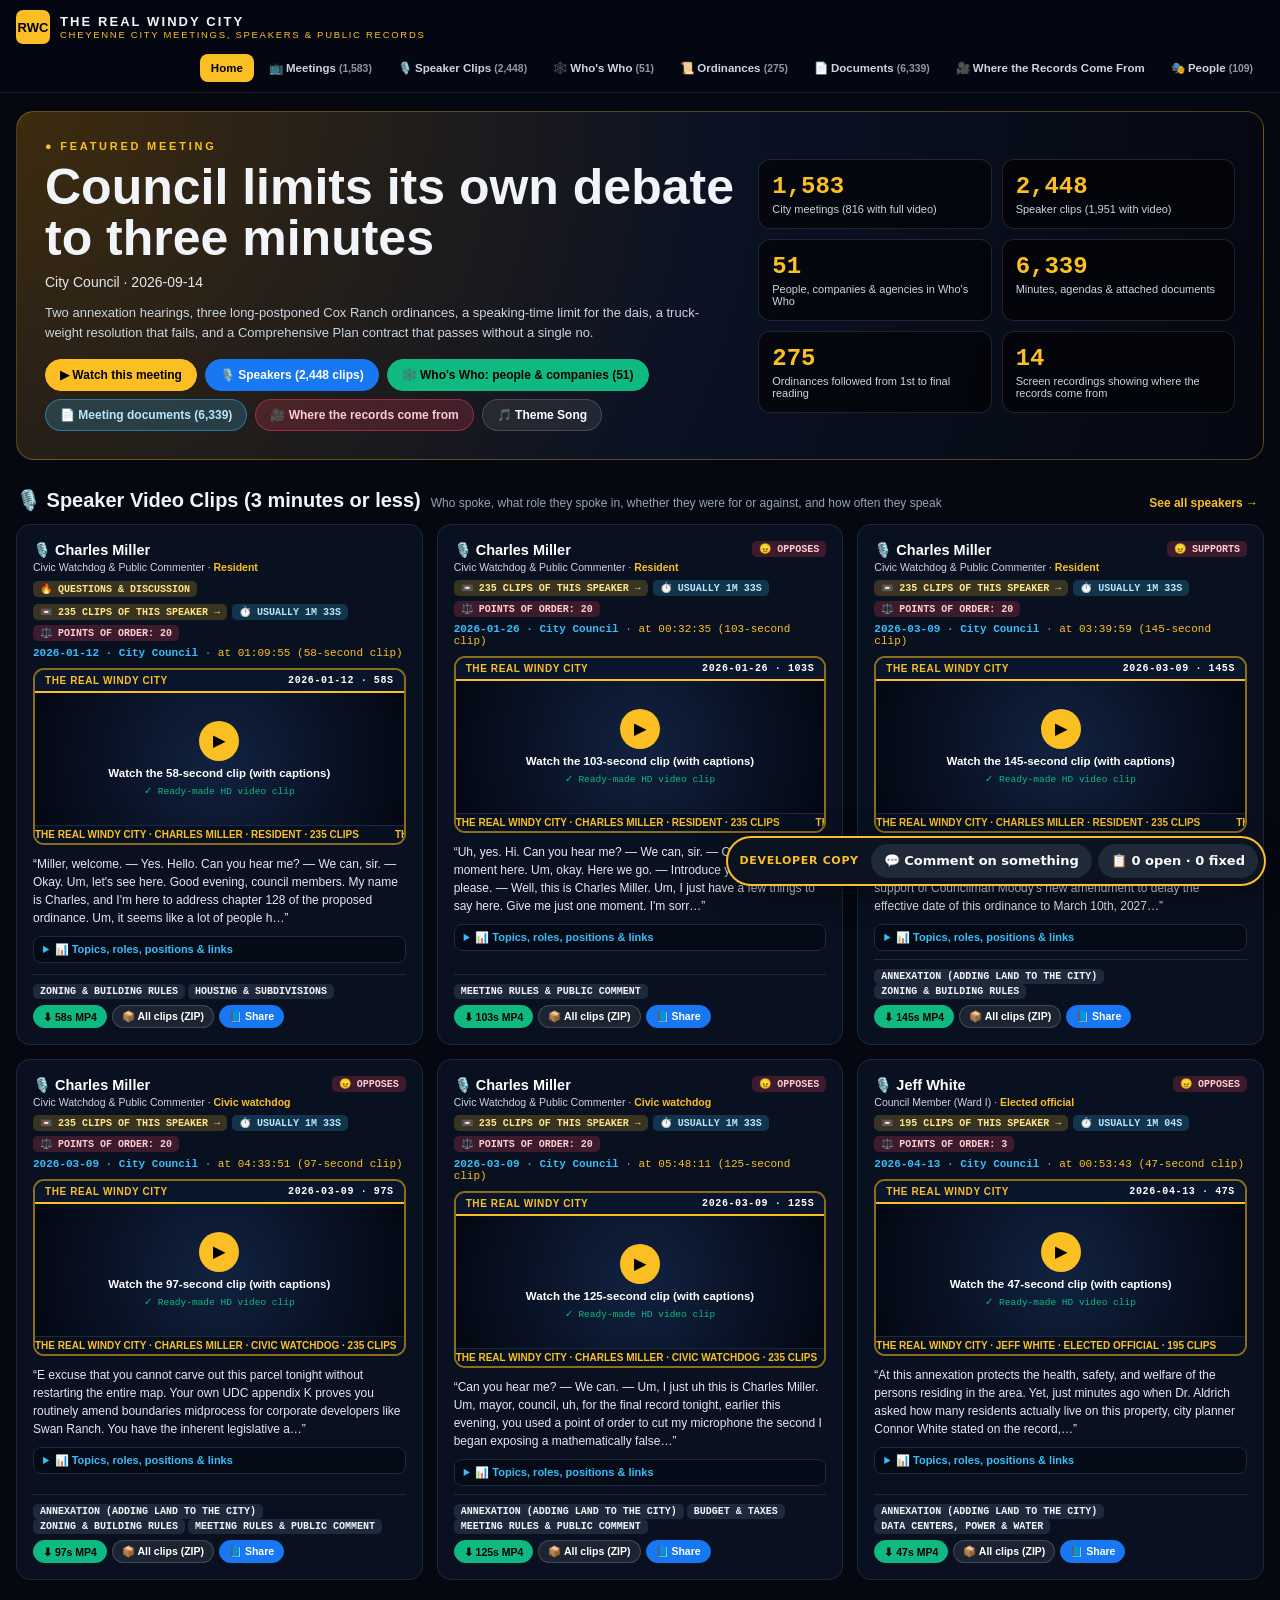
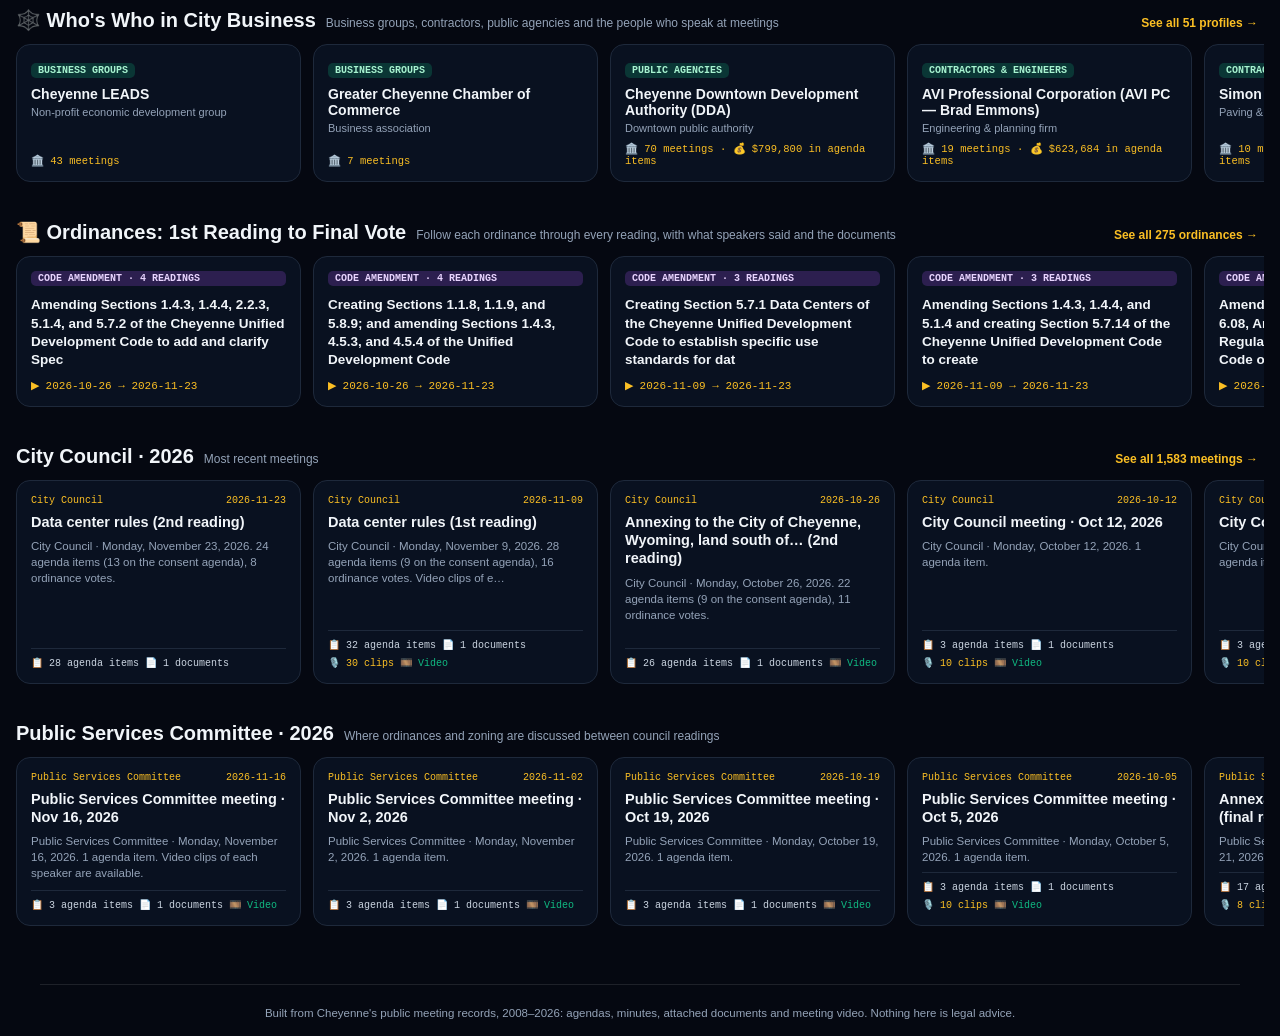
==== index.html @ 2986085c "Developer copy + beta copy of The Real Windy City with click-to-comment feedback" ====
<!doctype html>
<html lang="en">
<head>
  <meta charset="utf-8" />
  <meta name="viewport" content="width=device-width, initial-scale=1" />
  <title>[Developer copy] The Real Windy City · Cheyenne City Meetings, Speakers &amp; Records (2008–2026)</title>
  <meta name="description" content="Watch Cheyenne city government meetings from 2008 to 2026, see who spoke and what they said, look up the people and companies that come before the city, follow every ordinance from first reading to final vote, and read the original meeting documents." />
  <meta property="og:title" content="The Real Windy City · Cheyenne City Meetings, Speakers &amp; Records" />
  <meta property="og:description" content="Every Cheyenne city meeting, video clips of each speaker, who's who in city business, every ordinance and the original meeting documents (2008–2026)." />
  <meta property="og:type" content="website" />
  <link rel="stylesheet" href="./styles.css" />
  <meta name="robots" content="noindex, nofollow" />
</head>
<body>
  <header class="topbar">
    <div class="topbar-inner">
      <a href="#home" class="brand" data-nav="home">
        <span class="brand-badge">RWC</span>
        <span>
          <span class="brand-title">The Real Windy City</span>
          <span class="brand-sub">Cheyenne city meetings, speakers &amp; public records</span>
        </span>
      </a>
      <nav class="main-nav" id="mainNav">
        <button type="button" data-nav="home" class="active">Home</button>
        <button type="button" data-nav="episodes">📺 Meetings <span class="nav-count" data-count="episodes"></span></button>
        <button type="button" data-nav="speakers">🎙️ Speaker Clips <span class="nav-count" data-count="speakers"></span></button>
        <button type="button" data-nav="osint">🕸️ Who's Who <span class="nav-count" data-count="osint"></span></button>
        <button type="button" data-nav="ordinances">📜 Ordinances <span class="nav-count" data-count="ordinances"></span></button>
        <button type="button" data-nav="foundry">📄 Documents <span class="nav-count" data-count="foundry"></span></button>
        <button type="button" data-nav="provenance">🎥 Where the Records Come From</button>
        <button type="button" data-nav="cast">🎭 People <span class="nav-count" data-count="cast"></span></button>
      </nav>
    </div>
  </header>

  <main id="appRoot" class="app-root">
    <div class="loading-shell">Loading Cheyenne city meetings…</div>
  </main>

  <div id="floatLayer"></div>
  <div id="modalLayer"></div>

  <footer class="site-footer" id="siteFooter">
    Built from Cheyenne's public meeting records, 2008–2026: agendas, minutes, attached documents and meeting video. Nothing here is legal advice.
  </footer>

  <script src="./app.js"></script>
  <script>window.RWC_FEEDBACK = { mode: "dev" };</script>
  <script src="./feedback/feedback.js"></script>
</body>
</html>
---- styles.css ----
:root {
  --bg: #050811;
  --panel: #091120;
  --panel-alt: #0d172a;
  --border: #1e293b;
  --amber: #fbbf24;
  --sky: #38bdf8;
  --emerald: #10b981;
  --rose: #f43f5e;
  --violet: #a855f7;
  --fb: #1877f2;
  --text: #f1f5f9;
  --muted: #94a3b8;
  --mono: ui-monospace, SFMono-Regular, Menlo, Monaco, Consolas, monospace;
}

* { box-sizing: border-box; }
html, body {
  margin: 0;
  padding: 0;
  background: var(--bg);
  color: var(--text);
  font-family: Inter, -apple-system, BlinkMacSystemFont, "Segoe UI", Roboto, sans-serif;
}
a { color: inherit; text-decoration: none; }
button, select, input, textarea { font: inherit; }

.topbar {
  position: sticky;
  top: 0;
  z-index: 50;
  background: rgba(5, 8, 17, 0.94);
  backdrop-filter: blur(12px);
  border-bottom: 1px solid rgba(255,255,255,0.1);
}
.topbar-inner {
  max-width: 1360px;
  margin: 0 auto;
  padding: 10px 16px;
  display: flex;
  flex-wrap: wrap;
  align-items: center;
  gap: 10px;
}
.brand { display: flex; align-items: center; gap: 10px; }
.brand-badge {
  width: 34px; height: 34px; border-radius: 7px;
  background: var(--amber); color: #000;
  font-weight: 900; font-size: 13px;
  display: grid; place-items: center;
}
.brand-title { display: block; font-size: 13px; font-weight: 900; letter-spacing: 0.16em; text-transform: uppercase; }
.brand-sub { display: block; font-size: 9.5px; letter-spacing: 0.18em; text-transform: uppercase; color: var(--amber); }

.main-nav { margin-left: auto; display: flex; flex-wrap: wrap; gap: 4px; }
.main-nav button {
  background: transparent;
  border: 1px solid transparent;
  color: #cbd5e1;
  padding: 6px 10px;
  border-radius: 8px;
  font-size: 11.5px;
  font-weight: 700;
  cursor: pointer;
}
.main-nav button:hover { background: rgba(255,255,255,0.08); color: #fff; }
.main-nav button.active { background: var(--amber); color: #000; font-weight: 900; }

.app-root { max-width: 1360px; margin: 0 auto; padding: 18px 16px 48px; min-height: 80vh; }
.loading-shell { padding: 64px 20px; text-align: center; font-family: var(--mono); color: var(--sky); }

.hero-box {
  border-radius: 18px;
  padding: 28px;
  background: radial-gradient(circle at top left, rgba(245, 158, 11, 0.24), rgba(11, 19, 38, 0.92) 55%, #050811);
  border: 1px solid rgba(251, 191, 36, 0.3);
  display: grid;
  gap: 22px;
  grid-template-columns: minmax(0,1.45fr) minmax(0,1fr);
}
@media (max-width: 960px) { .hero-box { grid-template-columns: minmax(0,1fr); } }

.kicker { font-size: 11px; font-weight: 800; letter-spacing: 0.25em; text-transform: uppercase; color: var(--amber); }
.hero-h1 { font-size: clamp(28px, 4.2vw, 50px); font-weight: 900; line-height: 1.02; margin: 10px 0; }
.btn-row { display: flex; flex-wrap: wrap; gap: 8px; margin-top: 16px; }
.btn {
  display: inline-flex; align-items: center; gap: 6px;
  padding: 8px 14px; border-radius: 999px;
  font-size: 12px; font-weight: 800; cursor: pointer;
  border: 1px solid rgba(255,255,255,0.16);
  background: rgba(255,255,255,0.08); color: #fff;
}
.btn:hover:not(:disabled) { filter: brightness(1.1); }
.btn:disabled { opacity: 0.4; cursor: not-allowed; }
.btn-amber { background: var(--amber); color: #000; border-color: var(--amber); }
.btn-fb { background: var(--fb); color: #fff; border-color: var(--fb); }
.btn-sky { background: rgba(56,189,248,0.2); color: #bae6fd; border-color: rgba(56,189,248,0.45); }
.btn-emerald { background: var(--emerald); color: #000; border-color: var(--emerald); }
.btn-rose { background: rgba(244,63,94,0.2); color: #fecdd3; border-color: rgba(244,63,94,0.45); }

.stat-grid { display: grid; grid-template-columns: repeat(2, minmax(0,1fr)); gap: 10px; align-self: center; }
.stat-card { background: rgba(0,0,0,0.55); border: 1px solid rgba(255,255,255,0.12); border-radius: 12px; padding: 13px; }
.stat-big { font-family: var(--mono); font-size: 24px; font-weight: 900; color: var(--amber); }
.stat-lbl { font-size: 11px; color: #cbd5e1; margin-top: 3px; }

.section-head { display: flex; align-items: baseline; gap: 10px; margin: 28px 0 12px; flex-wrap: wrap; }
.section-head h2 { margin: 0; font-size: 20px; font-weight: 900; }
.section-head .sub { font-size: 12px; color: var(--muted); }
.section-head .more { margin-left: auto; font-size: 12px; font-weight: 800; color: var(--amber); cursor: pointer; background: none; border: 0; }

.h-scroll { display: flex; gap: 12px; overflow-x: auto; padding-bottom: 10px; }
.ep-card {
  flex: 0 0 285px; background: var(--panel); border: 1px solid var(--border);
  border-radius: 14px; padding: 14px; cursor: pointer; display: flex; flex-direction: column; justify-content: space-between;
  transition: border-color 0.15s, transform 0.15s;
}
.ep-card:hover { border-color: var(--amber); transform: translateY(-2px); }

.grid-3 { display: grid; gap: 14px; grid-template-columns: repeat(auto-fill, minmax(min(330px,100%), 1fr)); }
.grid-2 { display: grid; gap: 14px; grid-template-columns: repeat(auto-fill, minmax(min(430px,100%), 1fr)); }
@media (max-width: 640px) { .grid-2, .grid-3 { grid-template-columns: minmax(0,1fr); } }

.panel { background: var(--panel); border: 1px solid var(--border); border-radius: 14px; padding: 16px; }
.foundry-shell { display: grid; gap: 12px; grid-template-columns: 310px minmax(0,1fr) 290px; }
@media (max-width: 1060px) { .foundry-shell { grid-template-columns: minmax(0,1fr); } }

.tag { display: inline-block; padding: 2px 7px; border-radius: 5px; font-size: 10px; font-weight: 800; text-transform: uppercase; font-family: var(--mono); }
.tag-amber { background: rgba(251,191,36,0.2); color: #fde68a; }
.tag-sky { background: rgba(56,189,248,0.2); color: #bae6fd; }
.tag-rose { background: rgba(244,63,94,0.22); color: #fecdd3; }
.tag-emerald { background: rgba(16,185,129,0.22); color: #a7f3d0; }
.tag-violet { background: rgba(168,85,247,0.22); color: #e9d5ff; }

.toolbar { display: flex; flex-wrap: wrap; gap: 8px; align-items: center; margin-bottom: 14px; }
.search-form { display: inline-flex; gap: 6px; align-items: center; }
.input {
  background: #040811; border: 1px solid #334155; color: #fff;
  border-radius: 8px; padding: 8px 11px; font-size: 12px;
}
.input:focus { outline: none; border-color: var(--amber); }
.btn-enter {
  background: var(--amber); color: #000; border: 0; border-radius: 8px;
  padding: 8px 13px; font-size: 12px; font-weight: 900; cursor: pointer; white-space: nowrap;
}
.btn-enter:hover { filter: brightness(1.08); }

.chip {
  padding: 6px 12px; border-radius: 999px; font-size: 11.5px; font-weight: 700;
  background: rgba(255,255,255,0.07); color: #cbd5e1; border: 1px solid transparent; cursor: pointer;
}
.chip.active { background: var(--amber); color: #000; font-weight: 900; }

.pagination-bar {
  display: flex; align-items: center; justify-content: space-between; gap: 10px;
  margin-top: 18px; padding: 12px 16px; border-radius: 12px;
  background: #080f1d; border: 1px solid var(--border); font-size: 12.5px;
}

/* branded video Branded Video Packaging */
.vbox-box {
  min-width: 0; max-width: 100%;
  border-radius: 11px; overflow: hidden; border: 2px solid rgba(251, 191, 36, 0.55); background: #040811;
}
.vbox-top {
  display: flex; justify-content: space-between; align-items: center; gap: 8px;
  padding: 5px 10px; background: #09152b; border-bottom: 2px solid var(--amber);
  font-size: 10px; font-weight: 900; text-transform: uppercase; letter-spacing: 0.06em;
}
.vbox-stage { position: relative; background: #000; min-height: 175px; }
.vbox-cc {
  position: absolute; left: 10px; right: 10px; bottom: 38px; pointer-events: none;
  background: rgba(0, 0, 0, 0.86); color: #fff; border: 1px solid rgba(251, 191, 36, 0.35);
  border-radius: 6px; padding: 4px 8px; font-size: 11px; font-family: var(--mono); text-align: center;
}
.vbox-chyron {
  padding: 5px 10px; background: #0a1931; border-top: 2px solid #be123c;
  display: flex; justify-content: space-between; align-items: center; gap: 8px; font-size: 11px;
}
.vbox-marquee {
  overflow: hidden; background: #061020; border-top: 1px solid rgba(255,255,255,0.1);
  padding: 3px 0; font-size: 10px; font-weight: 800; color: var(--amber); white-space: nowrap;
}
@keyframes rwcMarquee {
  0% { transform: translateX(0); }
  100% { transform: translateX(-50%); }
}
.vbox-marquee-track {
  display: inline-flex; width: max-content; animation: rwcMarquee 24s linear infinite;
}

.lens-stage {
  border: 1px solid var(--border); border-radius: 16px; background: #070d19;
  min-height: 540px; max-height: 78vh; overflow-y: auto; padding: 18px;
}
.split-stage { display: grid; gap: 12px; grid-template-columns: minmax(0,1fr) minmax(0,1fr); }
@media (max-width: 960px) { .split-stage { grid-template-columns: minmax(0,1fr); } }

.modal-backdrop {
  position: fixed; inset: 0; z-index: 95; background: rgba(0,0,0,0.84);
  backdrop-filter: blur(5px); display: flex; align-items: center; justify-content: center; padding: 16px;
}
.modal-card {
  width: 100%; max-width: 740px; max-height: 90vh; overflow-y: auto;
  background: #080f1e; border: 1px solid rgba(56,189,248,0.45); border-radius: 18px; padding: 20px;
}
.float-win {
  position: fixed; z-index: 80; width: min(92vw, 500px); height: 410px;
  background: #070c18; border: 1px solid rgba(255,255,255,0.22); border-radius: 14px;
  display: flex; flex-direction: column; overflow: hidden; box-shadow: 0 20px 50px rgba(0,0,0,0.75); resize: both;
}
.float-bar { padding: 7px 10px; font-size: 12px; font-weight: 800; cursor: move; display: flex; align-items: center; gap: 8px; }
.float-body { flex: 1; overflow-y: auto; padding: 12px; }

table.foundry-tbl { width: 100%; border-collapse: collapse; font-size: 12px; }
table.foundry-tbl th, table.foundry-tbl td { padding: 9px 10px; border-bottom: 1px solid #1e293b; text-align: left; vertical-align: top; }
table.foundry-tbl th { font-family: var(--mono); font-size: 10px; text-transform: uppercase; color: var(--muted); background: #060b16; }

.site-footer {
  border-top: 1px solid rgba(255,255,255,0.1); padding: 22px 16px;
  text-align: center; font-size: 11.5px; color: var(--muted); max-width: 1200px; margin: 0 auto;
}
.main-nav .nav-count { opacity: .7; font-weight: 600; font-size: .9em; }
.main-nav .nav-count:empty { display: none; }
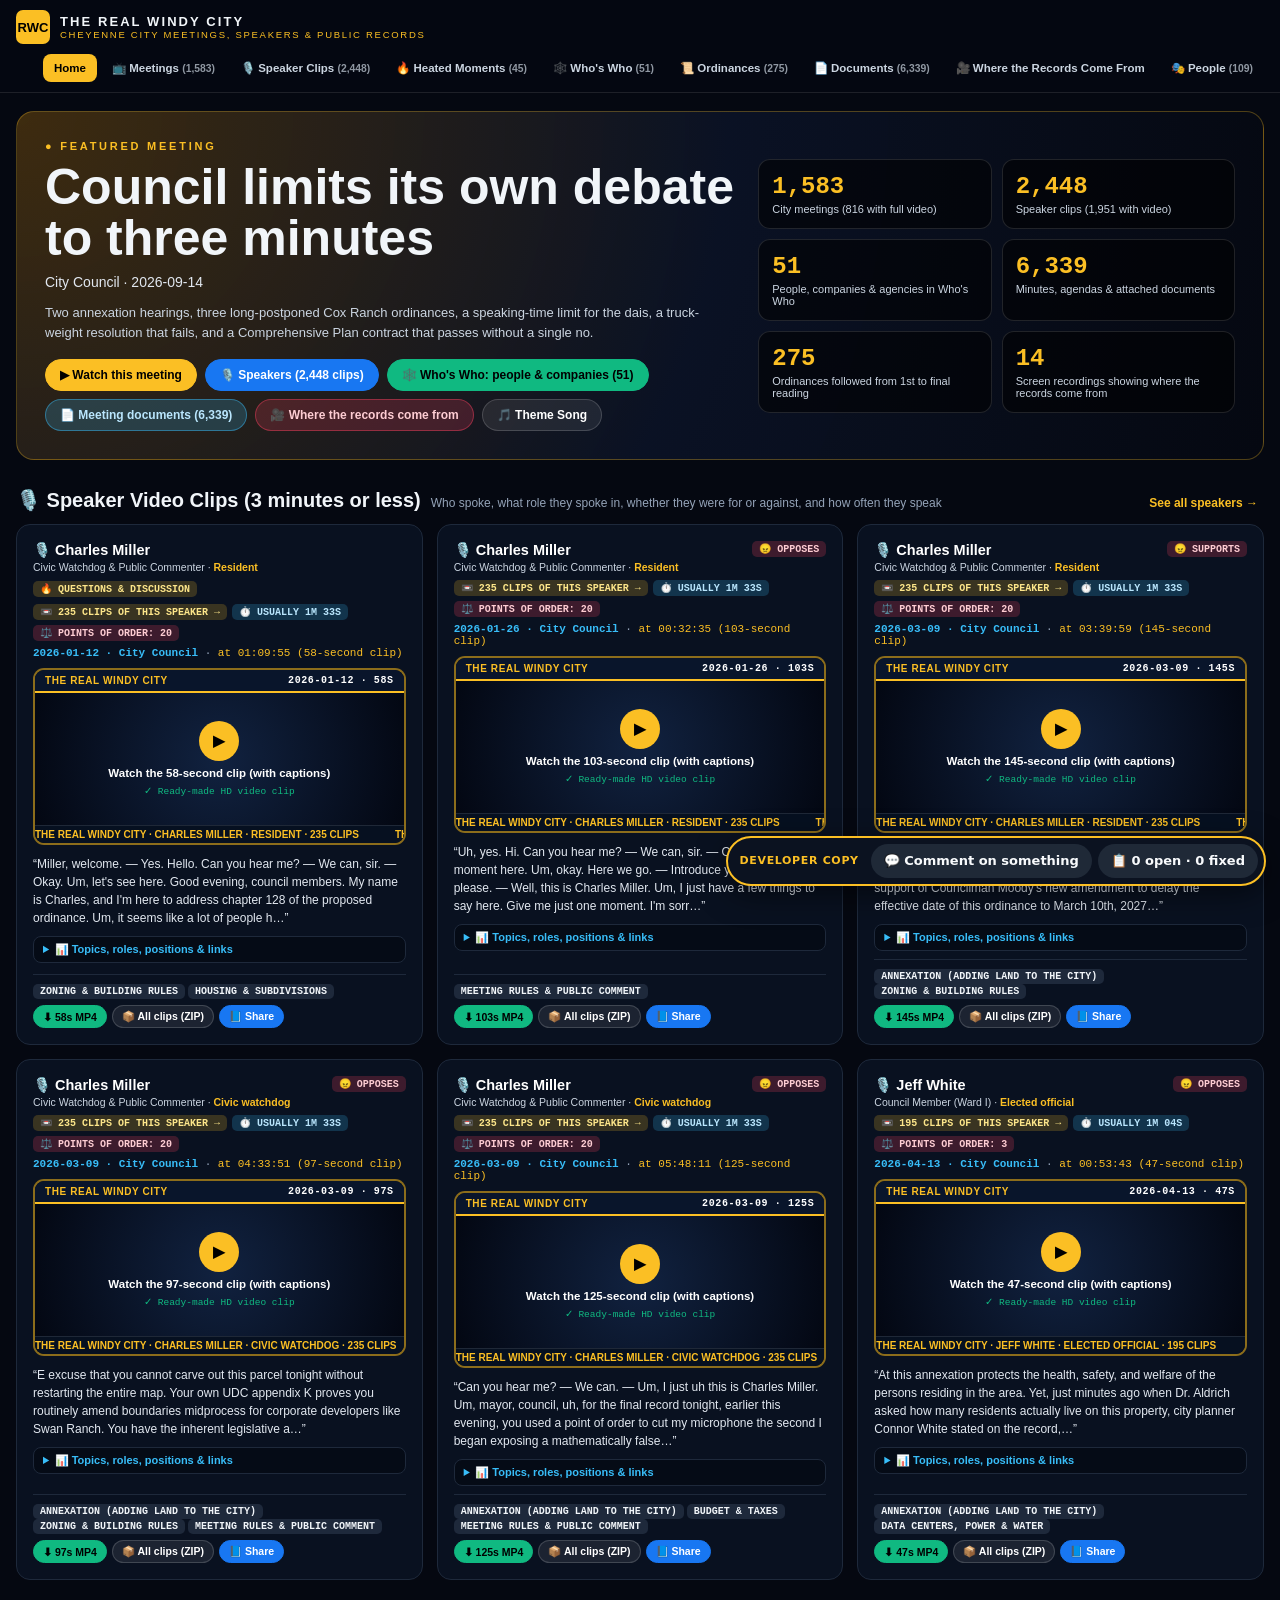
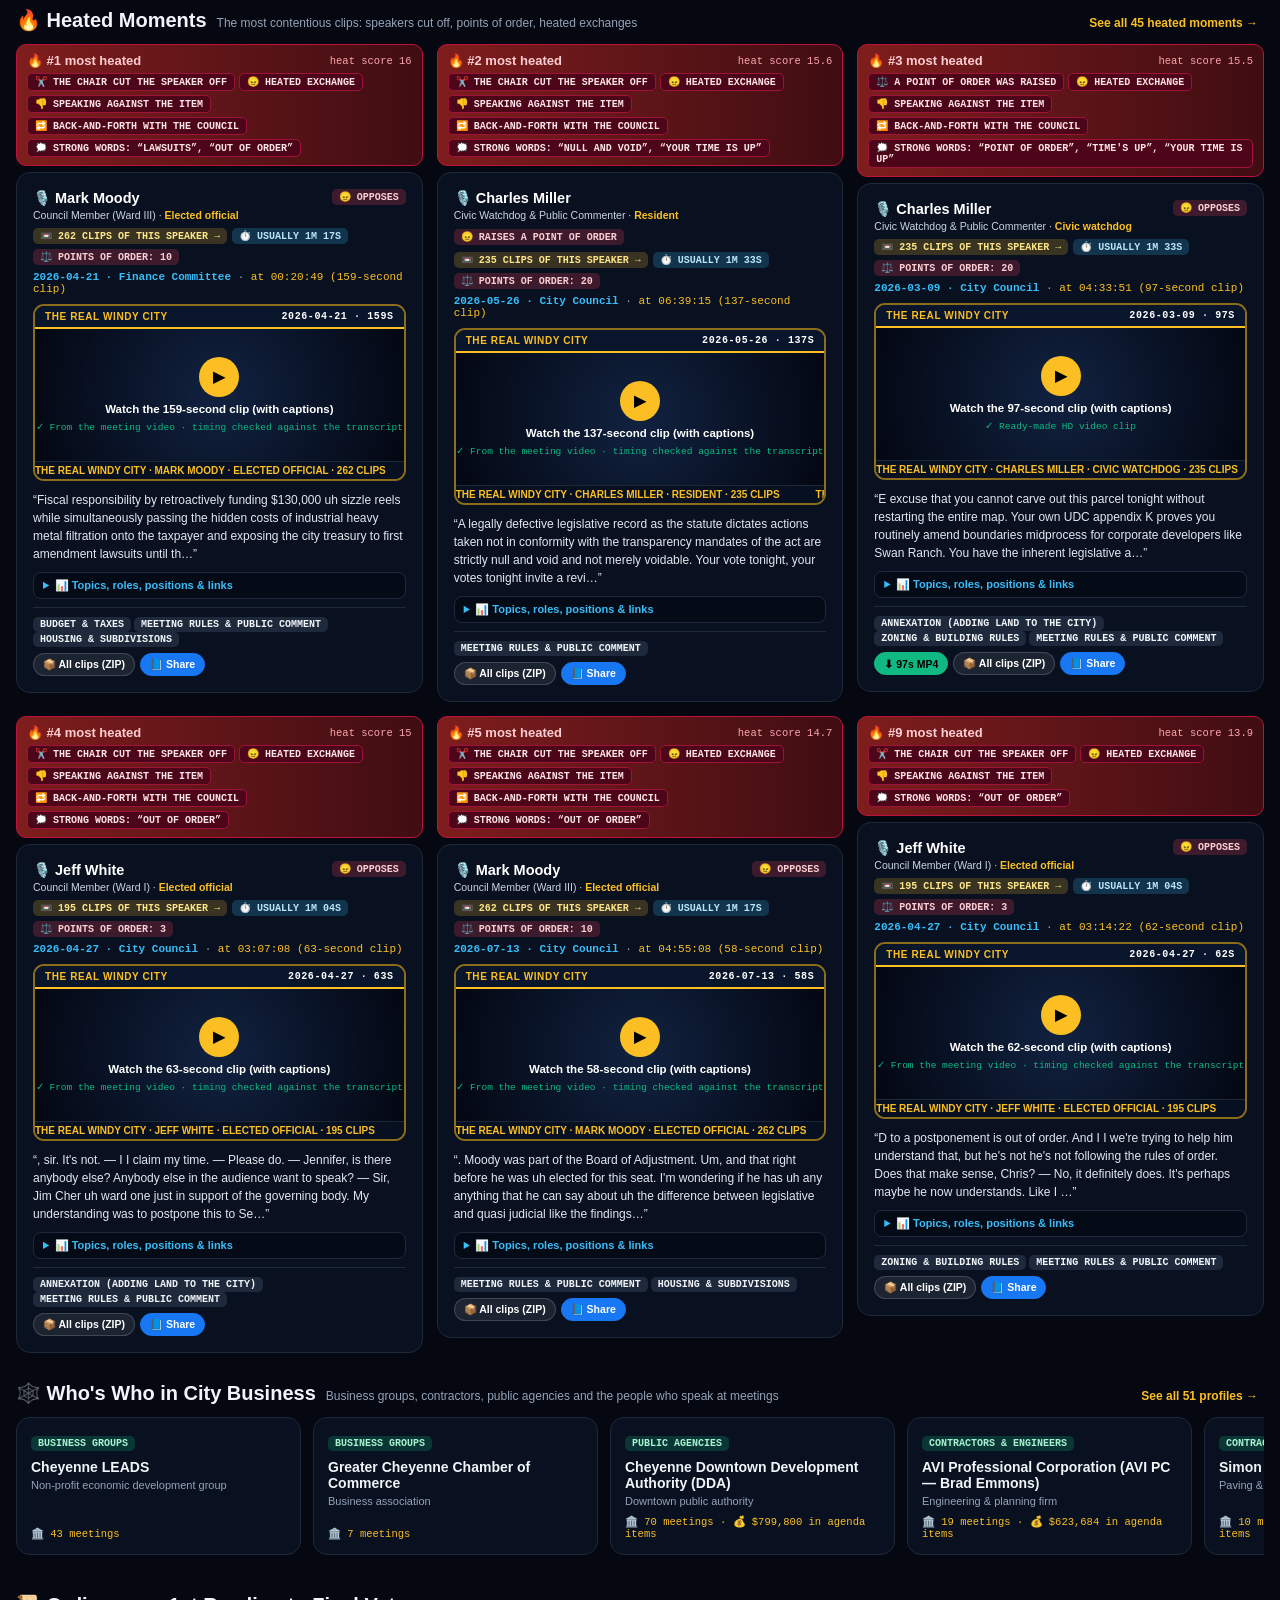
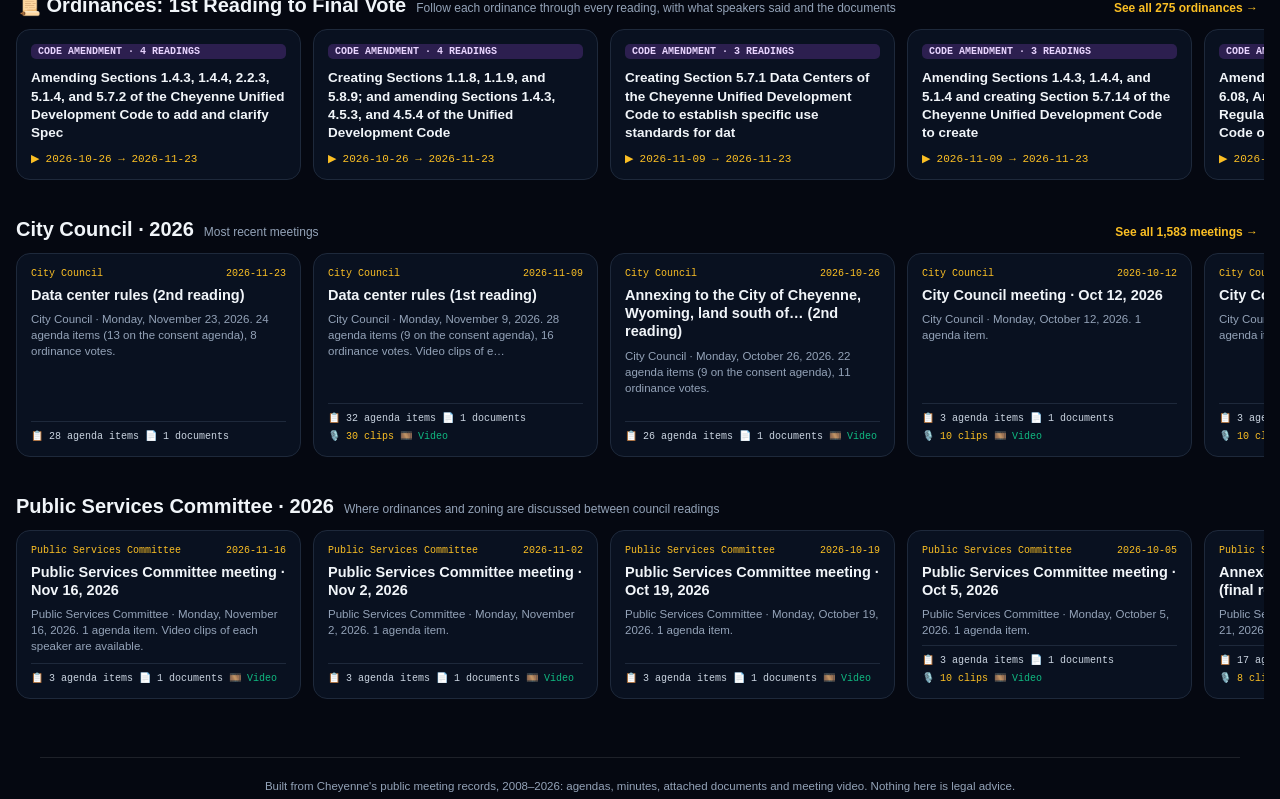
==== commit b299fa0d: "Add 🔥 Heated Moments section (same as live)" ====
--- a/index.html
+++ b/index.html
@@ -25,6 +25,7 @@
         <button type="button" data-nav="home" class="active">Home</button>
         <button type="button" data-nav="episodes">📺 Meetings <span class="nav-count" data-count="episodes"></span></button>
         <button type="button" data-nav="speakers">🎙️ Speaker Clips <span class="nav-count" data-count="speakers"></span></button>
+        <button type="button" data-nav="heated">🔥 Heated Moments <span class="nav-count" data-count="heated"></span></button>
         <button type="button" data-nav="osint">🕸️ Who's Who <span class="nav-count" data-count="osint"></span></button>
         <button type="button" data-nav="ordinances">📜 Ordinances <span class="nav-count" data-count="ordinances"></span></button>
         <button type="button" data-nav="foundry">📄 Documents <span class="nav-count" data-count="foundry"></span></button>
